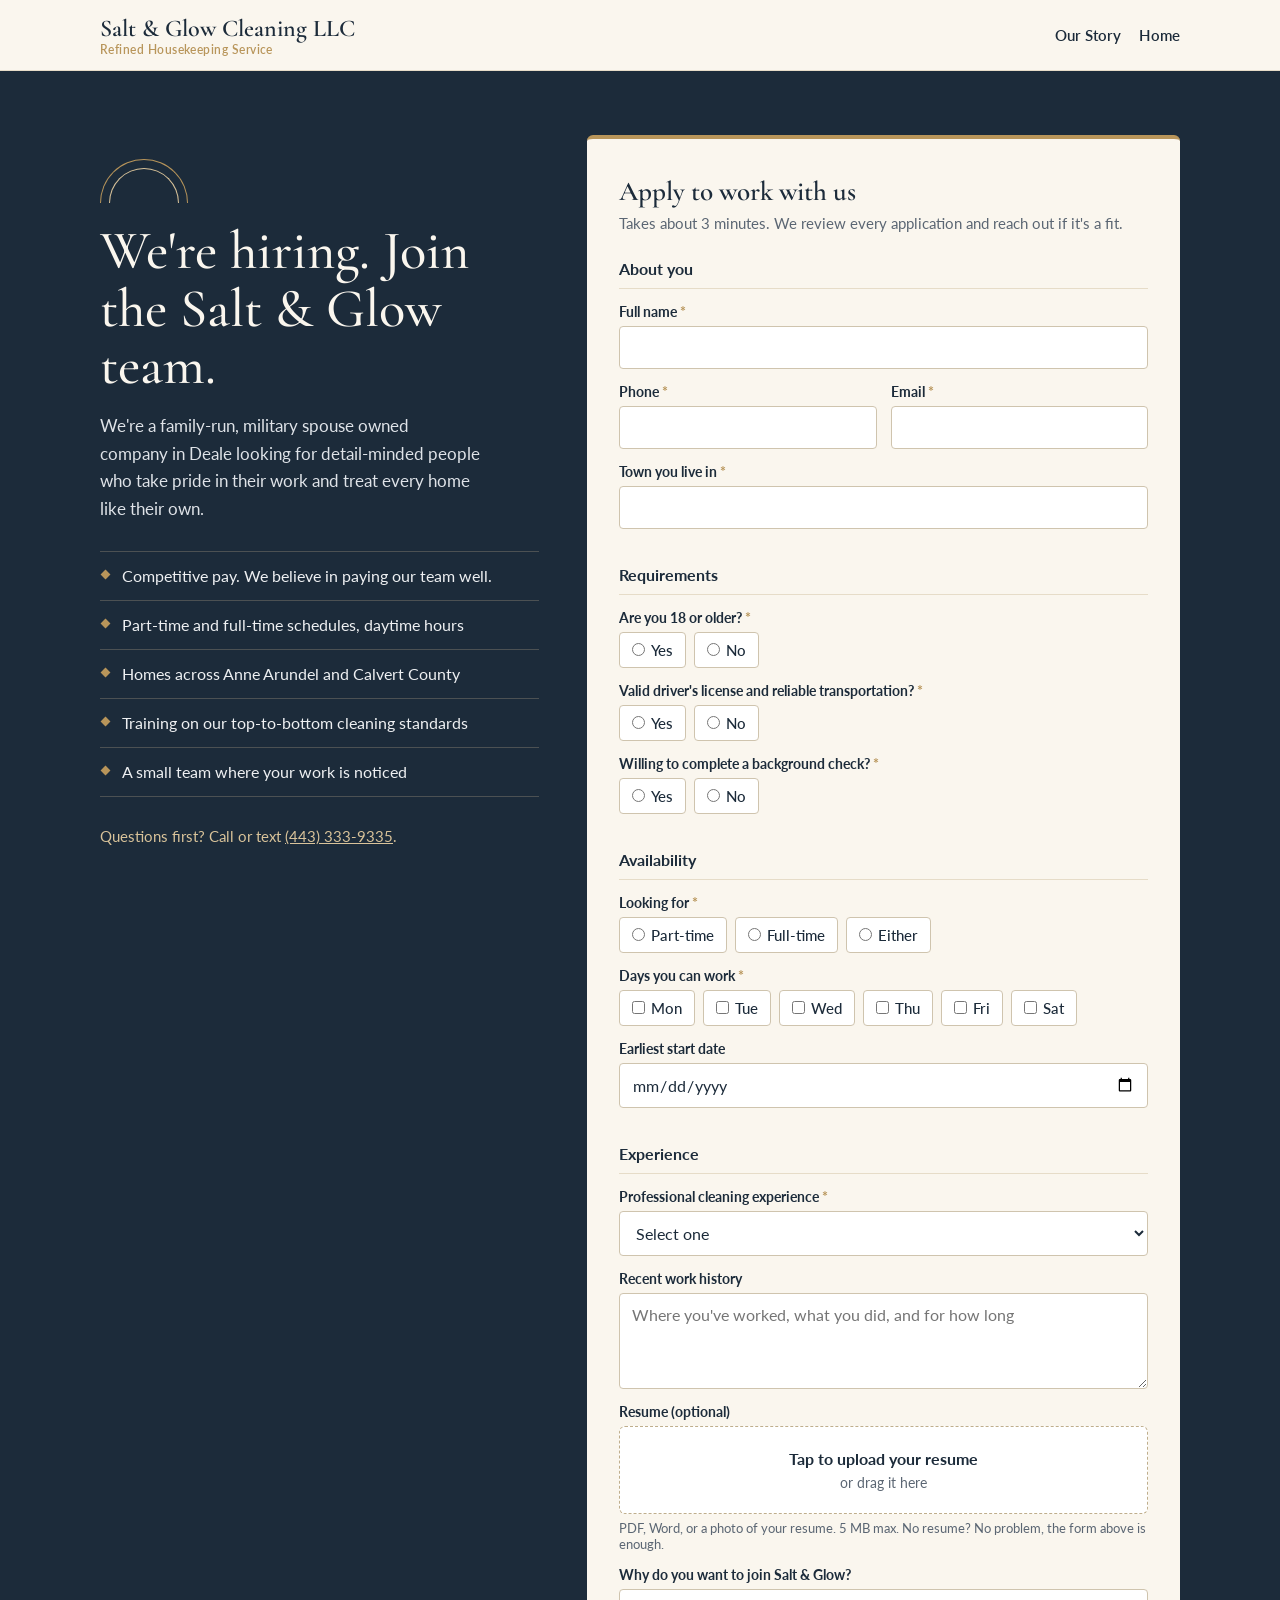
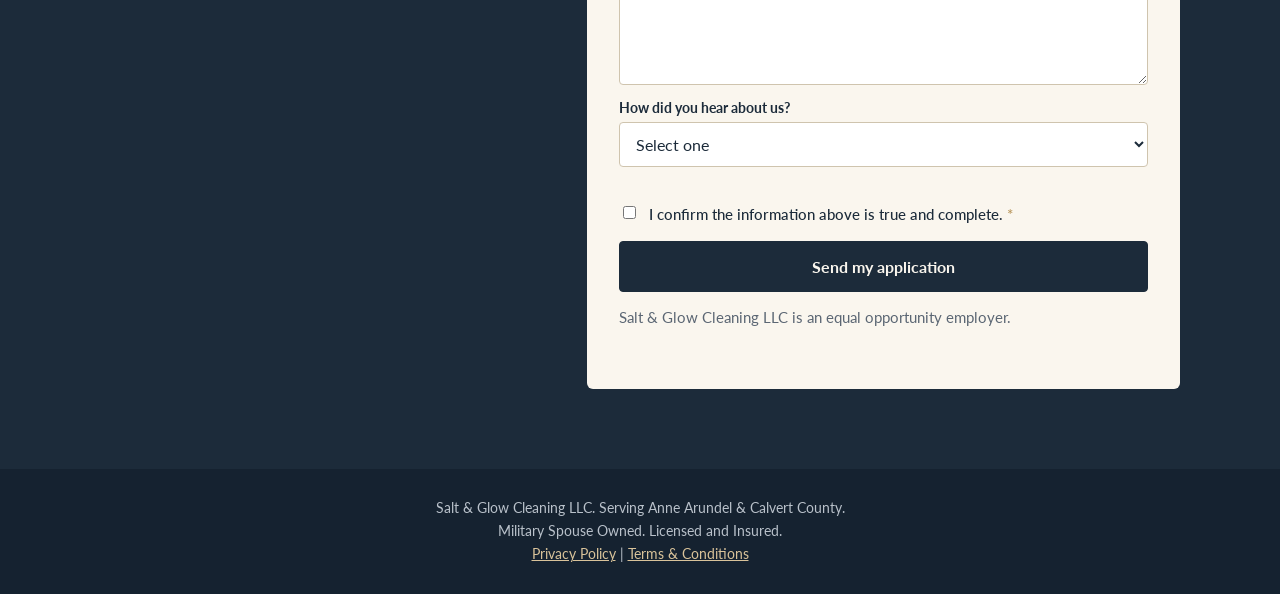
==== careers.html @ 0f8b8353 "Add careers page for job applications" ====
<!DOCTYPE html>
<html lang="en">
<head>
  <meta charset="UTF-8">
  <meta name="viewport" content="width=device-width, initial-scale=1.0, viewport-fit=cover">
  <title>We're Hiring | Salt &amp; Glow Cleaning LLC</title>
  <meta name="description" content="Join the Salt & Glow Cleaning team in Deale, MD. Part-time and full-time cleaning positions across Anne Arundel and Calvert County. Apply online in about 3 minutes.">

  <!-- Social media link preview (Facebook, Instagram, Nextdoor, texts) -->
  <meta property="og:type" content="website">
  <meta property="og:url" content="https://saltandglowcleaning.com/careers.html">
  <meta property="og:title" content="We're Hiring | Salt & Glow Cleaning LLC">
  <meta property="og:description" content="Family-run, military spouse owned cleaning company in Deale, MD. Part-time and full-time positions. Apply online in about 3 minutes.">
  <meta property="og:image" content="https://saltandglowcleaning.com/images/IMG_0061.JPG">
  <meta name="twitter:card" content="summary_large_image">

  <link rel="preconnect" href="https://fonts.googleapis.com">
  <link rel="preconnect" href="https://fonts.gstatic.com" crossorigin>
  <link href="https://fonts.googleapis.com/css2?family=Cormorant+Garamond:wght@500;600&family=Lato:wght@400;600;700&display=swap" rel="stylesheet">

  <style>
    :root {
      --sg-navy: #1c2b3a;
      --sg-navy-2: #26384b;
      --sg-gold: #b8955a;
      --sg-gold-soft: #d9c39a;
      --sg-cream: #faf6ee;
      --sg-ink: #1c2b3a;
      --sg-muted: #5b6673;
      --sg-error: #a3362c;
      --serif: "Cormorant Garamond", Georgia, "Times New Roman", serif;
      --sans: "Lato", "Helvetica Neue", Arial, sans-serif;
    }
    * { box-sizing: border-box; }
    html, body { margin: 0; }
    body { font-family: var(--sans); background: var(--sg-navy); color: var(--sg-cream); }

    .sg-top {
      background: var(--sg-cream);
      border-bottom: 1px solid #e6dcc8;
      padding: calc(14px + env(safe-area-inset-top, 0px)) 20px 14px;
    }
    .sg-top__in { max-width: 1080px; margin: 0 auto; display: flex; justify-content: space-between; align-items: center; gap: 16px; }
    .sg-top__brand { font-family: var(--serif); font-size: 1.5rem; font-weight: 600; color: var(--sg-navy); text-decoration: none; }
    .sg-top__brand small { display: block; font-family: var(--sans); font-size: .72rem; font-weight: 600; color: var(--sg-gold); letter-spacing: .04em; }
    .sg-top__links { display: flex; gap: 18px; align-items: center; }
    .sg-top__links a { color: var(--sg-navy); text-decoration: none; font-weight: 600; font-size: .92rem; }
    .sg-top__links a:hover { text-decoration: underline; }
    @media (max-width: 520px) { .sg-top__links a.sg-hide-sm { display: none; } }

    .sg-hire { padding: 64px 20px 80px; }
    .sg-hire__wrap { max-width: 1080px; margin: 0 auto; display: grid; grid-template-columns: 1fr 1.35fr; gap: 48px; align-items: start; }
    .sg-hire__intro { padding-top: 24px; }
    .sg-hire__arch { width: 88px; height: 44px; border: 1.5px solid var(--sg-gold); border-bottom: none; border-radius: 88px 88px 0 0; margin-bottom: 20px; position: relative; }
    .sg-hire__arch::after { content: ""; position: absolute; left: 8px; right: 8px; top: 8px; bottom: 0; border: 1px solid var(--sg-gold-soft); border-bottom: none; border-radius: 72px 72px 0 0; }
    .sg-hire h1 { font-family: var(--serif); font-size: clamp(2.4rem, 5vw, 3.4rem); font-weight: 500; line-height: 1.06; margin: 0 0 16px; }
    .sg-hire__lede { font-size: 1.05rem; line-height: 1.65; color: #dfe3e8; max-width: 38ch; margin: 0 0 28px; }
    .sg-hire__offer { list-style: none; padding: 0; margin: 0 0 28px; }
    .sg-hire__offer li { padding: 12px 0 12px 22px; border-top: 1px solid rgba(217,195,154,.25); position: relative; line-height: 1.5; color: #eef0f2; }
    .sg-hire__offer li::before { content: ""; position: absolute; left: 2px; top: 19px; width: 7px; height: 7px; background: var(--sg-gold); transform: rotate(45deg); }
    .sg-hire__offer li:last-child { border-bottom: 1px solid rgba(217,195,154,.25); }
    .sg-hire__note { font-size: .92rem; color: var(--sg-gold-soft); line-height: 1.55; margin: 0; }
    .sg-hire__note a { color: var(--sg-gold-soft); }

    .sg-hire__card { background: var(--sg-cream); color: var(--sg-ink); border-radius: 6px; padding: 36px 32px; border-top: 4px solid var(--sg-gold); }
    .sg-hire__card h2 { font-family: var(--serif); font-size: 1.7rem; font-weight: 600; margin: 0 0 4px; }
    .sg-hire__card > form > p, .sg-hire__card > p { margin: 0 0 24px; color: var(--sg-muted); font-size: .95rem; line-height: 1.5; }
    fieldset { border: 0; padding: 0; margin: 0 0 22px; }
    legend { font-weight: 700; font-size: 1rem; color: var(--sg-navy); padding: 0 0 10px; width: 100%; border-bottom: 1px solid #e6dcc8; margin-bottom: 14px; }
    .sg-row { display: grid; grid-template-columns: 1fr 1fr; gap: 14px; }
    .sg-field { display: flex; flex-direction: column; margin-bottom: 14px; }
    .sg-field > label, .sg-q { font-size: .9rem; font-weight: 700; color: var(--sg-navy); margin-bottom: 6px; }
    .sg-req { color: var(--sg-gold); }
    .sg-hint { font-size: .82rem; color: var(--sg-muted); margin-top: 6px; }
    input[type="text"], input[type="email"], input[type="tel"], input[type="date"], select, textarea {
      font: inherit; font-size: 1rem; padding: 11px 12px; border: 1px solid #cfc4ae; border-radius: 4px; background: #fff; color: var(--sg-ink); width: 100%;
    }
    textarea { min-height: 96px; resize: vertical; }
    input:focus, select:focus, textarea:focus { outline: 2px solid var(--sg-gold); outline-offset: 1px; border-color: var(--sg-gold); }
    .sg-choices { display: flex; flex-wrap: wrap; gap: 8px; }
    .sg-choices label { display: inline-flex; align-items: center; gap: 6px; font-weight: 500; font-size: .95rem; padding: 8px 12px; border: 1px solid #cfc4ae; border-radius: 4px; background: #fff; cursor: pointer; }
    .sg-choices input { accent-color: var(--sg-navy); margin: 0; }
    .sg-choices label:has(input:checked) { border-color: var(--sg-navy); background: #eef1f4; }
    .sg-choices label:has(input:focus-visible) { outline: 2px solid var(--sg-gold); }

    /* Resume upload */
    .sg-drop { position: relative; border: 1.5px dashed #bfae8c; border-radius: 6px; background: #fff; padding: 22px 16px; text-align: center; cursor: pointer; transition: border-color .15s, background .15s; }
    .sg-drop:hover, .sg-drop.is-over { border-color: var(--sg-navy); background: #f3f5f7; }
    .sg-drop input[type="file"] { position: absolute; inset: 0; width: 100%; height: 100%; opacity: 0; cursor: pointer; }
    .sg-drop:focus-within { outline: 2px solid var(--sg-gold); outline-offset: 2px; }
    .sg-drop__title { font-weight: 700; color: var(--sg-navy); display: block; margin-bottom: 4px; }
    .sg-drop__sub { font-size: .85rem; color: var(--sg-muted); }
    .sg-file { display: none; align-items: center; justify-content: space-between; gap: 10px; margin-top: 10px; padding: 10px 12px; background: #eef1f4; border-radius: 4px; font-size: .92rem; }
    .sg-file.is-on { display: flex; }
    .sg-file span { overflow: hidden; text-overflow: ellipsis; white-space: nowrap; }
    .sg-file button { font: inherit; font-size: .85rem; font-weight: 700; background: none; border: 0; color: var(--sg-error); cursor: pointer; padding: 4px; }

    .sg-certify { display: flex; gap: 10px; align-items: flex-start; font-weight: 500; line-height: 1.45; font-size: .95rem; color: var(--sg-ink); }
    .sg-certify input { margin-top: 3px; accent-color: var(--sg-navy); }
    .sg-submit { font: inherit; font-weight: 700; font-size: 1rem; width: 100%; padding: 15px 20px; margin-top: 16px; background: var(--sg-navy); color: var(--sg-cream); border: 1px solid var(--sg-navy); border-radius: 4px; cursor: pointer; }
    .sg-submit:hover { background: var(--sg-navy-2); }
    .sg-submit:focus-visible { outline: 2px solid var(--sg-gold); outline-offset: 2px; }
    .sg-submit[disabled] { opacity: .6; cursor: wait; }
    .sg-msg { margin-top: 14px; font-size: .95rem; line-height: 1.5; color: var(--sg-error); }
    .sg-hp { position: absolute !important; left: -9999px !important; }
    .sg-eeo { font-size: .8rem; color: var(--sg-muted); margin: 16px 0 0; line-height: 1.5; }

    .sg-done { text-align: center; padding: 40px 8px; }
    .sg-done h2 { margin-bottom: 10px; }
    .sg-done p { color: var(--sg-muted); line-height: 1.6; margin: 0 auto 20px; max-width: 42ch; }
    .sg-done a { color: var(--sg-navy); font-weight: 700; }

    .sg-foot { background: #152230; color: #b9c1ca; text-align: center; font-size: .85rem; line-height: 1.7; padding: 28px 20px calc(28px + env(safe-area-inset-bottom, 0px)); }
    .sg-foot a { color: var(--sg-gold-soft); }

    @media (max-width: 860px) { .sg-hire__wrap { grid-template-columns: 1fr; gap: 32px; } .sg-hire__intro { padding-top: 0; } }
    @media (max-width: 520px) { .sg-hire { padding: 44px 14px 64px; } .sg-hire__card { padding: 28px 18px; } .sg-row { grid-template-columns: 1fr; gap: 0; } }
    @media (prefers-reduced-motion: reduce) { * { transition: none !important; } }
  </style>
</head>
<body>

  <header class="sg-top">
    <div class="sg-top__in">
      <a class="sg-top__brand" href="https://saltandglowcleaning.com/">
        Salt &amp; Glow Cleaning LLC
        <small>Refined Housekeeping Service</small>
      </a>
      <nav class="sg-top__links">
        <a class="sg-hide-sm" href="https://saltandglowcleaning.com/#about-us">Our Story</a>
        <a href="https://saltandglowcleaning.com/">Home</a>
      </nav>
    </div>
  </header>

  <main class="sg-hire">
    <div class="sg-hire__wrap">

      <div class="sg-hire__intro">
        <div class="sg-hire__arch" aria-hidden="true"></div>
        <h1>We're hiring. Join the Salt &amp; Glow team.</h1>
        <p class="sg-hire__lede">
          We're a family-run, military spouse owned company in Deale looking for detail-minded
          people who take pride in their work and treat every home like their own.
        </p>
        <ul class="sg-hire__offer">
          <li>Competitive pay. We believe in paying our team well.</li>
          <li>Part-time and full-time schedules, daytime hours</li>
          <li>Homes across Anne Arundel and Calvert County</li>
          <li>Training on our top-to-bottom cleaning standards</li>
          <li>A small team where your work is noticed</li>
        </ul>
        <p class="sg-hire__note">Questions first? Call or text <a href="tel:443-333-9335">(443) 333-9335</a>.</p>
      </div>

      <div class="sg-hire__card" id="sg-card">
        <form id="sg-form"
              action="https://formsubmit.co/saltandglow.clean@gmail.com"
              method="POST"
              enctype="multipart/form-data"
              novalidate>

          <h2>Apply to work with us</h2>
          <p>Takes about 3 minutes. We review every application and reach out if it's a fit.</p>

          <!-- FormSubmit settings -->
          <input type="hidden" name="_subject" id="sg-subject" value="New job application">
          <input type="hidden" name="_template" value="table">
          <input type="hidden" name="_captcha" value="false">
          <input type="hidden" name="_next" value="https://saltandglowcleaning.com/careers.html?sent=1">
          <input type="hidden" name="Days available" id="sg-days-out">
          <input type="text" name="_honey" class="sg-hp" tabindex="-1" autocomplete="off" aria-hidden="true">

          <fieldset>
            <legend>About you</legend>
            <div class="sg-field">
              <label for="sg-name">Full name <span class="sg-req">*</span></label>
              <input id="sg-name" name="Full name" type="text" autocomplete="name" required>
            </div>
            <div class="sg-row">
              <div class="sg-field">
                <label for="sg-phone">Phone <span class="sg-req">*</span></label>
                <input id="sg-phone" name="Phone" type="tel" autocomplete="tel" required>
              </div>
              <div class="sg-field">
                <label for="sg-email">Email <span class="sg-req">*</span></label>
                <input id="sg-email" name="email" type="email" autocomplete="email" required>
              </div>
            </div>
            <div class="sg-field">
              <label for="sg-town">Town you live in <span class="sg-req">*</span></label>
              <input id="sg-town" name="Town" type="text" autocomplete="address-level2" required>
            </div>
          </fieldset>

          <fieldset>
            <legend>Requirements</legend>
            <div class="sg-field">
              <span class="sg-q" id="q-age">Are you 18 or older? <span class="sg-req">*</span></span>
              <div class="sg-choices" role="radiogroup" aria-labelledby="q-age">
                <label><input type="radio" name="18 or older" value="Yes" required> Yes</label>
                <label><input type="radio" name="18 or older" value="No"> No</label>
              </div>
            </div>
            <div class="sg-field">
              <span class="sg-q" id="q-drive">Valid driver's license and reliable transportation? <span class="sg-req">*</span></span>
              <div class="sg-choices" role="radiogroup" aria-labelledby="q-drive">
                <label><input type="radio" name="License and transportation" value="Yes" required> Yes</label>
                <label><input type="radio" name="License and transportation" value="No"> No</label>
              </div>
            </div>
            <div class="sg-field">
              <span class="sg-q" id="q-bg">Willing to complete a background check? <span class="sg-req">*</span></span>
              <div class="sg-choices" role="radiogroup" aria-labelledby="q-bg">
                <label><input type="radio" name="Background check OK" value="Yes" required> Yes</label>
                <label><input type="radio" name="Background check OK" value="No"> No</label>
              </div>
            </div>
          </fieldset>

          <fieldset>
            <legend>Availability</legend>
            <div class="sg-field">
              <span class="sg-q" id="q-type">Looking for <span class="sg-req">*</span></span>
              <div class="sg-choices" role="radiogroup" aria-labelledby="q-type">
                <label><input type="radio" name="Looking for" value="Part-time" required> Part-time</label>
                <label><input type="radio" name="Looking for" value="Full-time"> Full-time</label>
                <label><input type="radio" name="Looking for" value="Either"> Either</label>
              </div>
            </div>
            <div class="sg-field">
              <span class="sg-q" id="q-days">Days you can work <span class="sg-req">*</span></span>
              <div class="sg-choices" role="group" aria-labelledby="q-days" id="sg-days">
                <label><input type="checkbox" value="Mon"> Mon</label>
                <label><input type="checkbox" value="Tue"> Tue</label>
                <label><input type="checkbox" value="Wed"> Wed</label>
                <label><input type="checkbox" value="Thu"> Thu</label>
                <label><input type="checkbox" value="Fri"> Fri</label>
                <label><input type="checkbox" value="Sat"> Sat</label>
              </div>
            </div>
            <div class="sg-field">
              <label for="sg-start">Earliest start date</label>
              <input id="sg-start" name="Earliest start date" type="date">
            </div>
          </fieldset>

          <fieldset>
            <legend>Experience</legend>
            <div class="sg-field">
              <label for="sg-exp">Professional cleaning experience <span class="sg-req">*</span></label>
              <select id="sg-exp" name="Cleaning experience" required>
                <option value="">Select one</option>
                <option>None, but eager to learn</option>
                <option>Less than 1 year</option>
                <option>1 to 3 years</option>
                <option>3+ years</option>
              </select>
            </div>
            <div class="sg-field">
              <label for="sg-work">Recent work history</label>
              <textarea id="sg-work" name="Recent work history" placeholder="Where you've worked, what you did, and for how long"></textarea>
            </div>
            <div class="sg-field">
              <span class="sg-q" id="q-resume">Resume (optional)</span>
              <div class="sg-drop" id="sg-drop">
                <input type="file" id="sg-resume" name="attachment"
                       accept=".pdf,.doc,.docx,.jpg,.jpeg,.png,.heic"
                       aria-labelledby="q-resume" aria-describedby="sg-resume-hint">
                <span class="sg-drop__title">Tap to upload your resume</span>
                <span class="sg-drop__sub">or drag it here</span>
              </div>
              <div class="sg-file" id="sg-file" aria-live="polite">
                <span id="sg-file-name"></span>
                <button type="button" id="sg-file-clear">Remove</button>
              </div>
              <span class="sg-hint" id="sg-resume-hint">PDF, Word, or a photo of your resume. 5 MB max. No resume? No problem, the form above is enough.</span>
            </div>
            <div class="sg-field">
              <label for="sg-why">Why do you want to join Salt &amp; Glow?</label>
              <textarea id="sg-why" name="Why Salt and Glow"></textarea>
            </div>
            <div class="sg-field">
              <label for="sg-ref">How did you hear about us?</label>
              <select id="sg-ref" name="Heard about us">
                <option value="">Select one</option>
                <option>Facebook</option>
                <option>Instagram</option>
                <option>Nextdoor</option>
                <option>Google</option>
                <option>Indeed</option>
                <option>Friend or family</option>
                <option>Other</option>
              </select>
            </div>
          </fieldset>

          <label class="sg-certify">
            <input type="checkbox" id="sg-certify">
            <span>I confirm the information above is true and complete. <span class="sg-req">*</span></span>
          </label>

          <button type="submit" class="sg-submit" id="sg-submit">Send my application</button>
          <div class="sg-msg" id="sg-msg" role="alert" aria-live="polite"></div>

          <p class="sg-eeo">Salt &amp; Glow Cleaning LLC is an equal opportunity employer.</p>
        </form>
      </div>

    </div>
  </main>

  <footer class="sg-foot">
    Salt &amp; Glow Cleaning LLC. Serving Anne Arundel &amp; Calvert County.<br>
    Military Spouse Owned. Licensed and Insured.<br>
    <a href="https://saltandglowcleaning.com/privacy-policy.html">Privacy Policy</a> |
    <a href="https://saltandglowcleaning.com/terms-and-conditions.html">Terms &amp; Conditions</a>
  </footer>

  <script>
  (function () {
    var card = document.getElementById("sg-card");

    // Thank-you view after FormSubmit redirects back here
    if (/[?&]sent=1/.test(location.search)) {
      card.innerHTML =
        '<div class="sg-done"><h2>Application sent</h2>' +
        '<p>Thank you for applying to Salt &amp; Glow. We review every application and will contact you by phone or email if it\'s a fit.</p>' +
        '<a href="https://saltandglowcleaning.com/">Back to Salt &amp; Glow</a></div>';
      return;
    }

    var form = document.getElementById("sg-form");
    var msg = document.getElementById("sg-msg");
    var btn = document.getElementById("sg-submit");
    var file = document.getElementById("sg-resume");
    var drop = document.getElementById("sg-drop");
    var fileRow = document.getElementById("sg-file");
    var fileName = document.getElementById("sg-file-name");
    var MAX = 5 * 1024 * 1024;

    function fail(text, el) { msg.textContent = text; if (el) el.focus(); }

    function showFile() {
      var f = file.files && file.files[0];
      if (!f) { fileRow.classList.remove("is-on"); return; }
      if (f.size > MAX) {
        file.value = "";
        fileRow.classList.remove("is-on");
        fail("That file is over 5 MB. Try a PDF, or take a smaller photo of your resume.");
        return;
      }
      msg.textContent = "";
      fileName.textContent = f.name;
      fileRow.classList.add("is-on");
    }
    file.addEventListener("change", showFile);
    document.getElementById("sg-file-clear").addEventListener("click", function () {
      file.value = ""; showFile(); file.focus();
    });
    ["dragenter", "dragover"].forEach(function (t) {
      drop.addEventListener(t, function () { drop.classList.add("is-over"); });
    });
    ["dragleave", "drop"].forEach(function (t) {
      drop.addEventListener(t, function () { drop.classList.remove("is-over"); });
    });

    form.addEventListener("submit", function (e) {
      msg.textContent = "";
      var invalid = form.querySelector(":invalid");
      if (invalid) {
        e.preventDefault();
        var box = invalid.closest(".sg-field");
        var lbl = box ? box.querySelector("label, .sg-q") : null;
        var name = lbl ? lbl.textContent.replace("*", "").trim() : "all required fields";
        fail("Please complete: " + name + ".", invalid);
        return;
      }
      var days = Array.prototype.map.call(
        document.querySelectorAll("#sg-days input:checked"), function (c) { return c.value; }
      );
      if (!days.length) {
        e.preventDefault();
        fail("Please pick at least one day you can work.", document.querySelector("#sg-days input"));
        return;
      }
      if (!document.getElementById("sg-certify").checked) {
        e.preventDefault();
        fail("Please confirm your information is true and complete.", document.getElementById("sg-certify"));
        return;
      }
      document.getElementById("sg-days-out").value = days.join(", ");
      document.getElementById("sg-subject").value =
        "New job application: " + document.getElementById("sg-name").value.trim();
      btn.disabled = true;
      btn.textContent = file.files && file.files[0] ? "Uploading and sending..." : "Sending...";
      // Form now submits normally to FormSubmit, which emails it and redirects back with ?sent=1
    });

    // Re-enable the button if someone comes back with the browser Back button
    window.addEventListener("pageshow", function () {
      btn.disabled = false; btn.textContent = "Send my application";
    });
  })();
  </script>
</body>
</html>
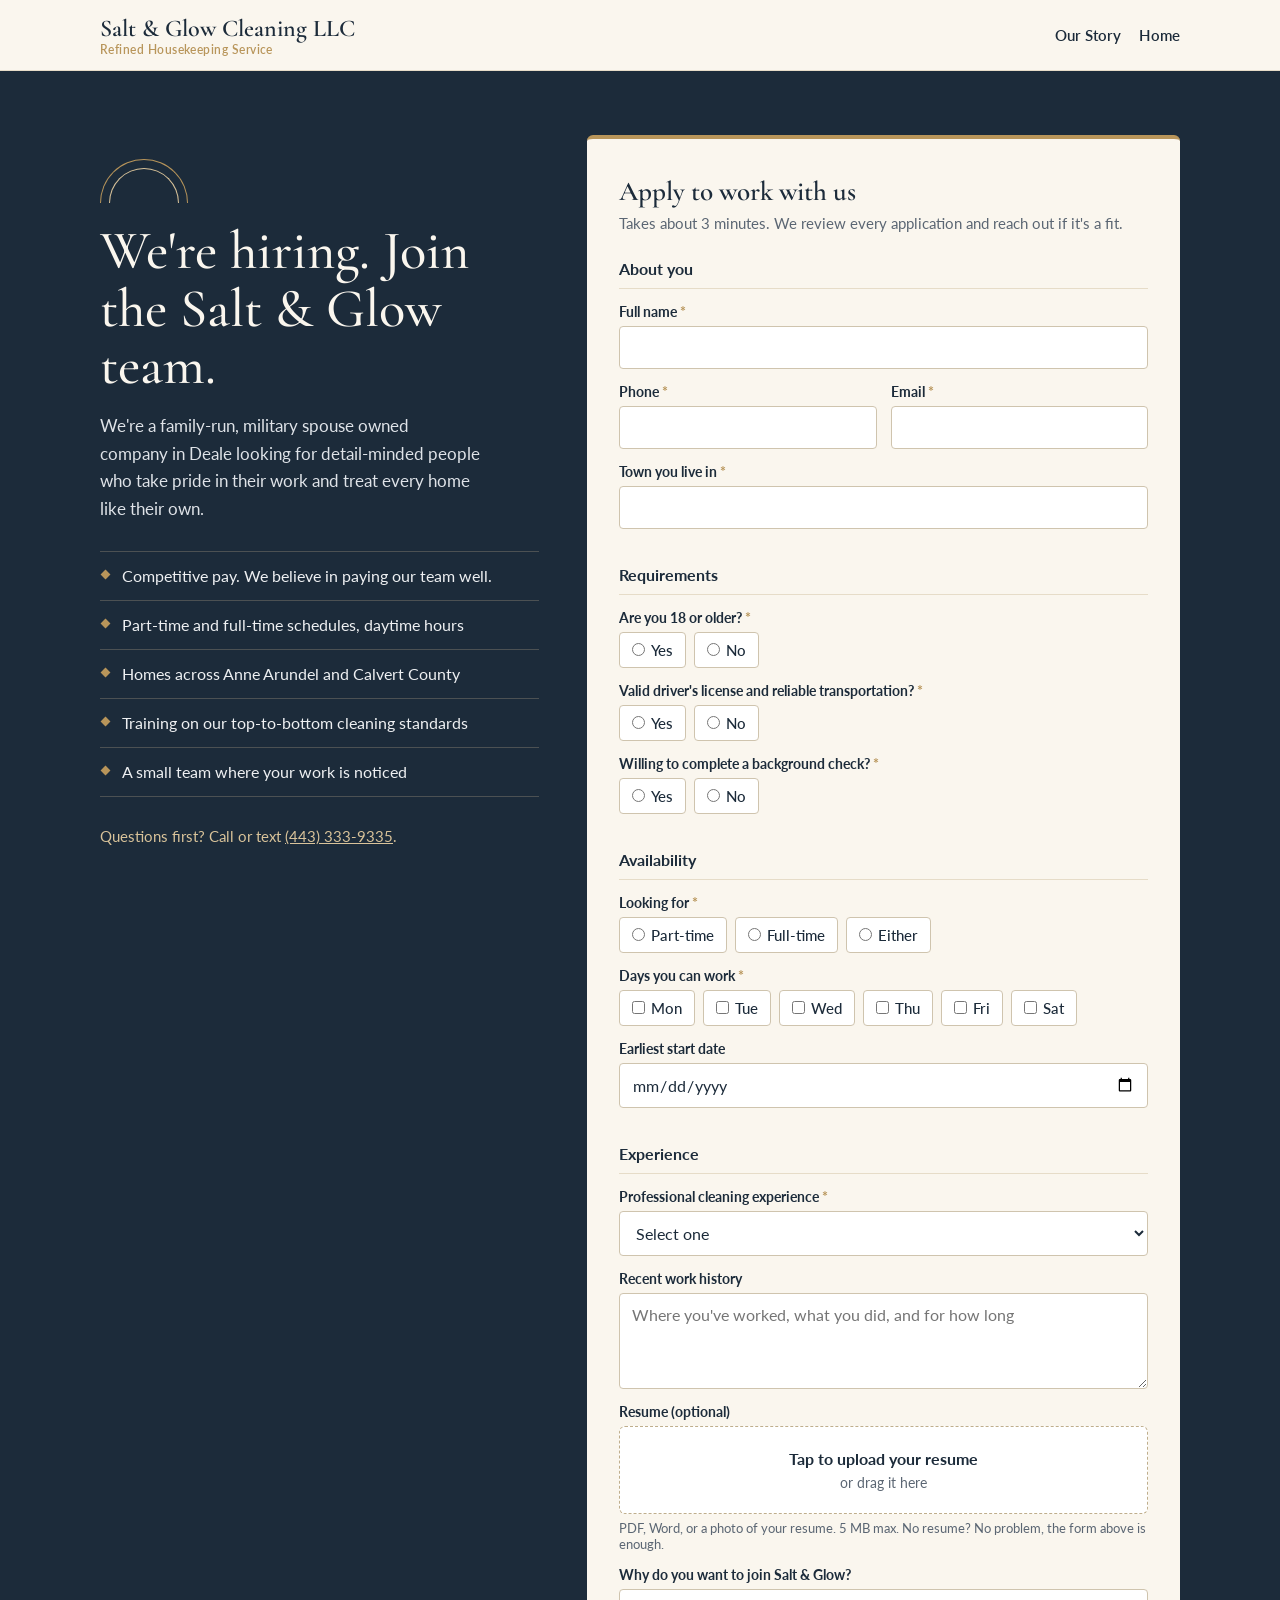
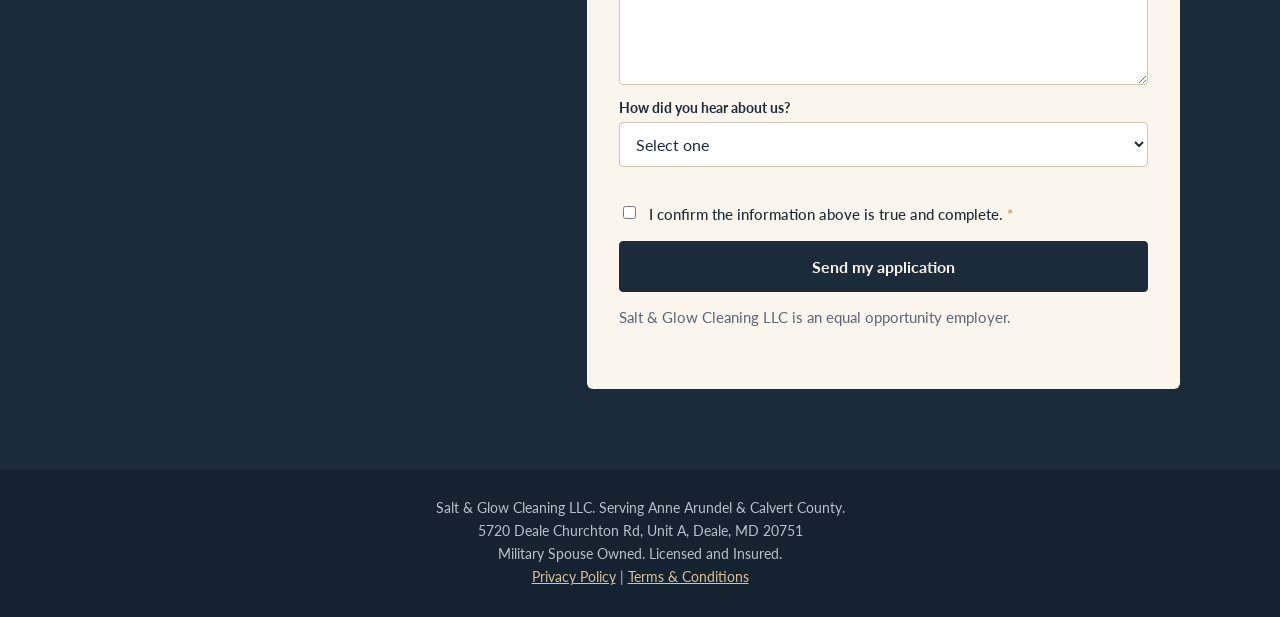
==== commit e7fc9ba9: "Add office address (5720 Deale Churchton Rd, Unit A) to contact card and footers Co-Authored-By: Cla" ====
--- a/careers.html
+++ b/careers.html
@@ -312,6 +312,7 @@
 
   <footer class="sg-foot">
     Salt &amp; Glow Cleaning LLC. Serving Anne Arundel &amp; Calvert County.<br>
+    5720 Deale Churchton Rd, Unit A, Deale, MD 20751<br>
     Military Spouse Owned. Licensed and Insured.<br>
     <a href="https://saltandglowcleaning.com/privacy-policy.html">Privacy Policy</a> |
     <a href="https://saltandglowcleaning.com/terms-and-conditions.html">Terms &amp; Conditions</a>
